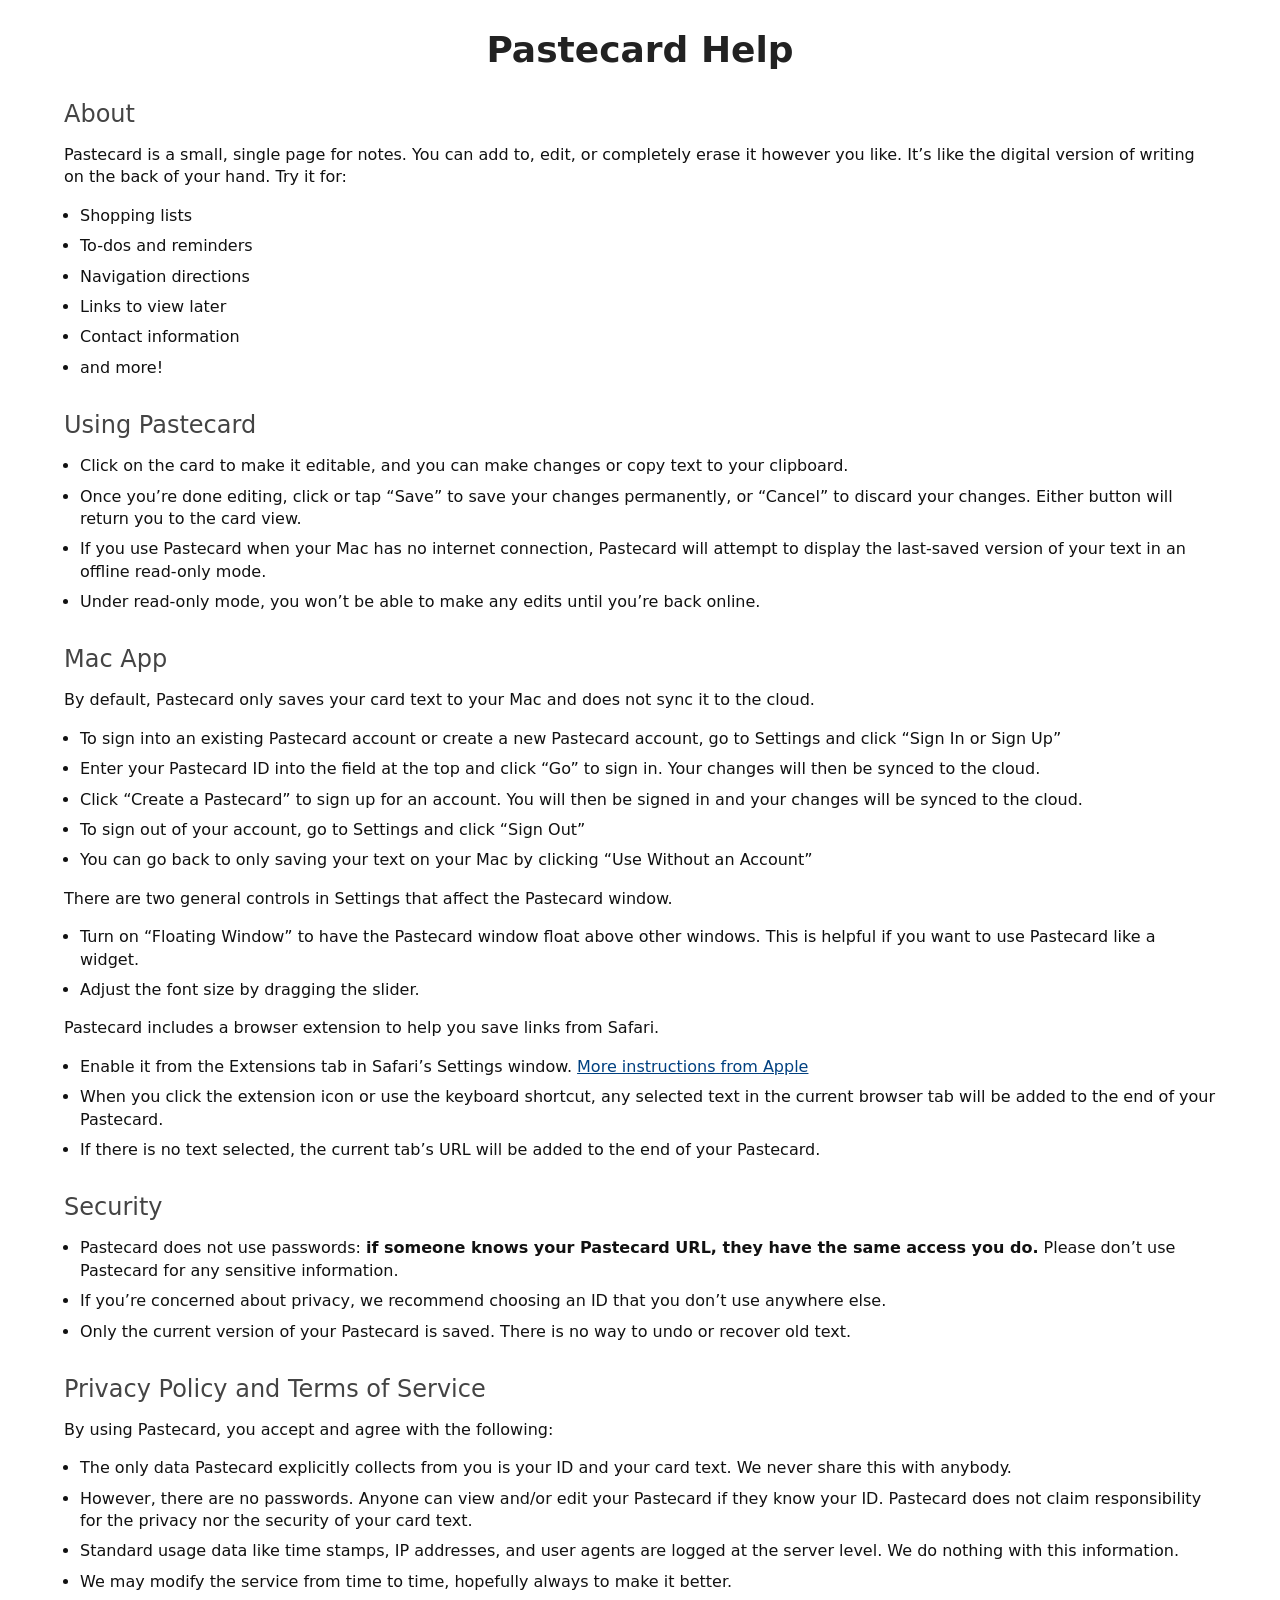
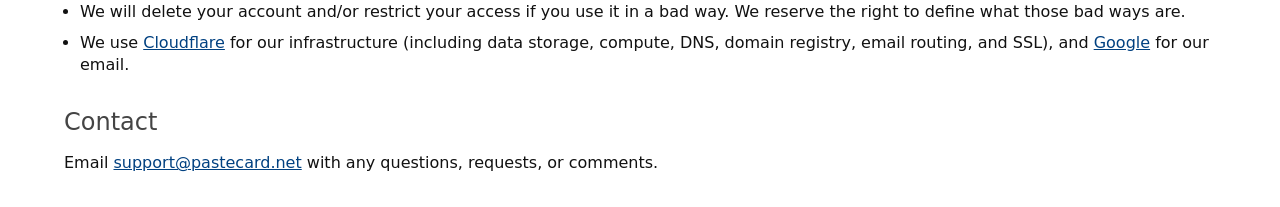
==== Mac/help.html @ 319f5a0f "final help via html" ====
<!doctype html>
<html lang="en">
<head>
	<meta charset="utf-8">
	<meta name="viewport" content="width=device-width, initial-scale=1.0">
	<meta name="theme-color" content="#004080">
	<title>Pastecard Help</title>
	<style type="text/css">
		body { font: 16px system-ui, sans-serif; background-color: #fff; color: #111; text-align: center; margin: 0; padding: 0; }
		header { margin: 2rem auto; padding: 0; }
		section { width: 90%; margin: 2rem auto; padding: 0; text-align: left; }
		h1 { color: #222; font-size: 2.25rem; font-weight: 600; line-height: 1; margin: 0 0 0.25rem 0; padding: 0; }
		h2 { color: #444; font-weight: normal; margin: 2rem 0 0 0; padding: 0; }
		p, li { line-height: 1.4; }
		ul { padding-left: 1rem; }
		ul li { margin-bottom: 0.5rem; }
		/* h2:target { margin-left: -1.5rem; padding-left: 0.5rem; border-left: 1rem solid #fc6; } */
        a, a:visited { color: #004080; }
		
		@media (prefers-color-scheme: dark) {
			body { background-color: #111; color: #eee; }
			h1 { color: #ddd; }
			h2 { color: #aaa; }
            a, a:visited { color: #008AFF; }
		}
	</style>
</head>
<body>
<header>
	<h1>Pastecard Help</h1>
</header>

<section>
	<h2>About</h2>
	<p>Pastecard is a small, single page for notes. You can add to, edit, or completely erase it however you like. It&rsquo;s like the digital version of writing on the back of your hand. Try it for:</p>
	<ul>
		<li>Shopping lists</li>
		<li>To-dos and reminders</li>
		<li>Navigation directions</li>
		<li>Links to view later</li>
		<li>Contact information</li>
		<li>and more!</li>
	</ul>

	<h2 id="basic">Using Pastecard</h2>
	<ul>
		<li>Click on the card to make it editable, and you can make changes or copy text to your clipboard.</li>
		<li>Once you&rsquo;re done editing, click or tap &ldquo;Save&rdquo; to save your changes permanently, or &ldquo;Cancel&rdquo; to discard your changes. Either button will return you to the card view.</li>
		<li>If you use Pastecard when your Mac has no internet connection, Pastecard will attempt to display the last-saved version of your text in an offline read-only mode.</li>
		<li>Under read-only mode, you won&rsquo;t be able to make any edits until you&rsquo;re back online.</li>
	</ul>

	<h2 id="app">Mac App</h2>
	<p>By default, Pastecard only saves your card text to your Mac and does not sync it to the cloud.</p>
	<ul>
	<li>To sign into an existing Pastecard account or create a new Pastecard account, go to Settings and click &ldquo;Sign In or Sign Up&rdquo;</li>
	<li>Enter your Pastecard ID into the field at the top and click &ldquo;Go&rdquo; to sign in. Your changes will then be synced to the cloud.</li>
	<li>Click &ldquo;Create a Pastecard&rdquo; to sign up for an account. You will then be signed in and your changes will be synced to the cloud.</li>
	<li>To sign out of your account, go to Settings and click &ldquo;Sign Out&rdquo;</li>
	<li>You can go back to only saving your text on your Mac by clicking &ldquo;Use Without an Account&rdquo;</li>
	</ul>
	<p>There are two general controls in Settings that affect the Pastecard window.</p>
	<ul>
	<li>Turn on &ldquo;Floating Window&rdquo; to have the Pastecard window float above other windows. This is helpful if you want to use Pastecard like a widget.</li>
	<li>Adjust the font size by dragging the slider.</li>
	</ul>
	<p>Pastecard includes a browser extension to help you save links from Safari.</p>
	<ul>
	<li>Enable it from the Extensions tab in Safari&rsquo;s Settings window. <a href="https://support.apple.com/en-us/102343">More instructions from Apple</a></li>
	<li>When you click the extension icon or use the keyboard shortcut, any selected text in the current browser tab will be added to the end of your Pastecard.</li>
	<li>If there is no text selected, the current tab&rsquo;s URL will be added to the end of your Pastecard.</li>
	</ul>

	<h2>Security</h2>
	<ul>
		<li>Pastecard does not use passwords: <strong>if someone knows your Pastecard URL, they have the same access you do.</strong> Please don&rsquo;t use Pastecard for any sensitive information.</li>
		<li>If you&rsquo;re concerned about privacy, we recommend choosing an ID that you don&rsquo;t use anywhere else.</li>
		<li>Only the current version of your Pastecard is saved. There is no way to undo or recover old text.</li>
	</ul>

	<h2 id="tos">Privacy Policy and Terms of Service</h2>
	<p>By using Pastecard, you accept and agree with the following:</p>
	<ul>
		<li>The only data Pastecard explicitly collects from you is your ID and your card text. We never share this with anybody.</li>
		<li>However, there are no passwords. Anyone can view and/or edit your Pastecard if they know your ID. Pastecard does not claim responsibility for the privacy nor the security of your card text.</li>
		<li>Standard usage data like time stamps, IP addresses, and user agents are logged at the server level. We do nothing with this information.</li>
		<li>We may modify the service from time to time, hopefully always to make it better.</li>
		<li>We will delete your account and/or restrict your access if you use it in a bad way. We reserve the right to define what those bad ways are.</li>
		<li>We use <a href="https://www.cloudflare.com/privacypolicy/">Cloudflare</a> for our infrastructure (including data storage, compute, DNS, domain registry, email routing, and SSL), and <a href="https://www.google.com/intl/en/policies/">Google</a> for our email.</li>
	</ul>

	<h2>Contact</h2>
	<p>Email <a href="mailto:support@pastecard.net">support@pastecard.net</a> with any questions, requests, or comments.</p>

</section>
</body>
</html>
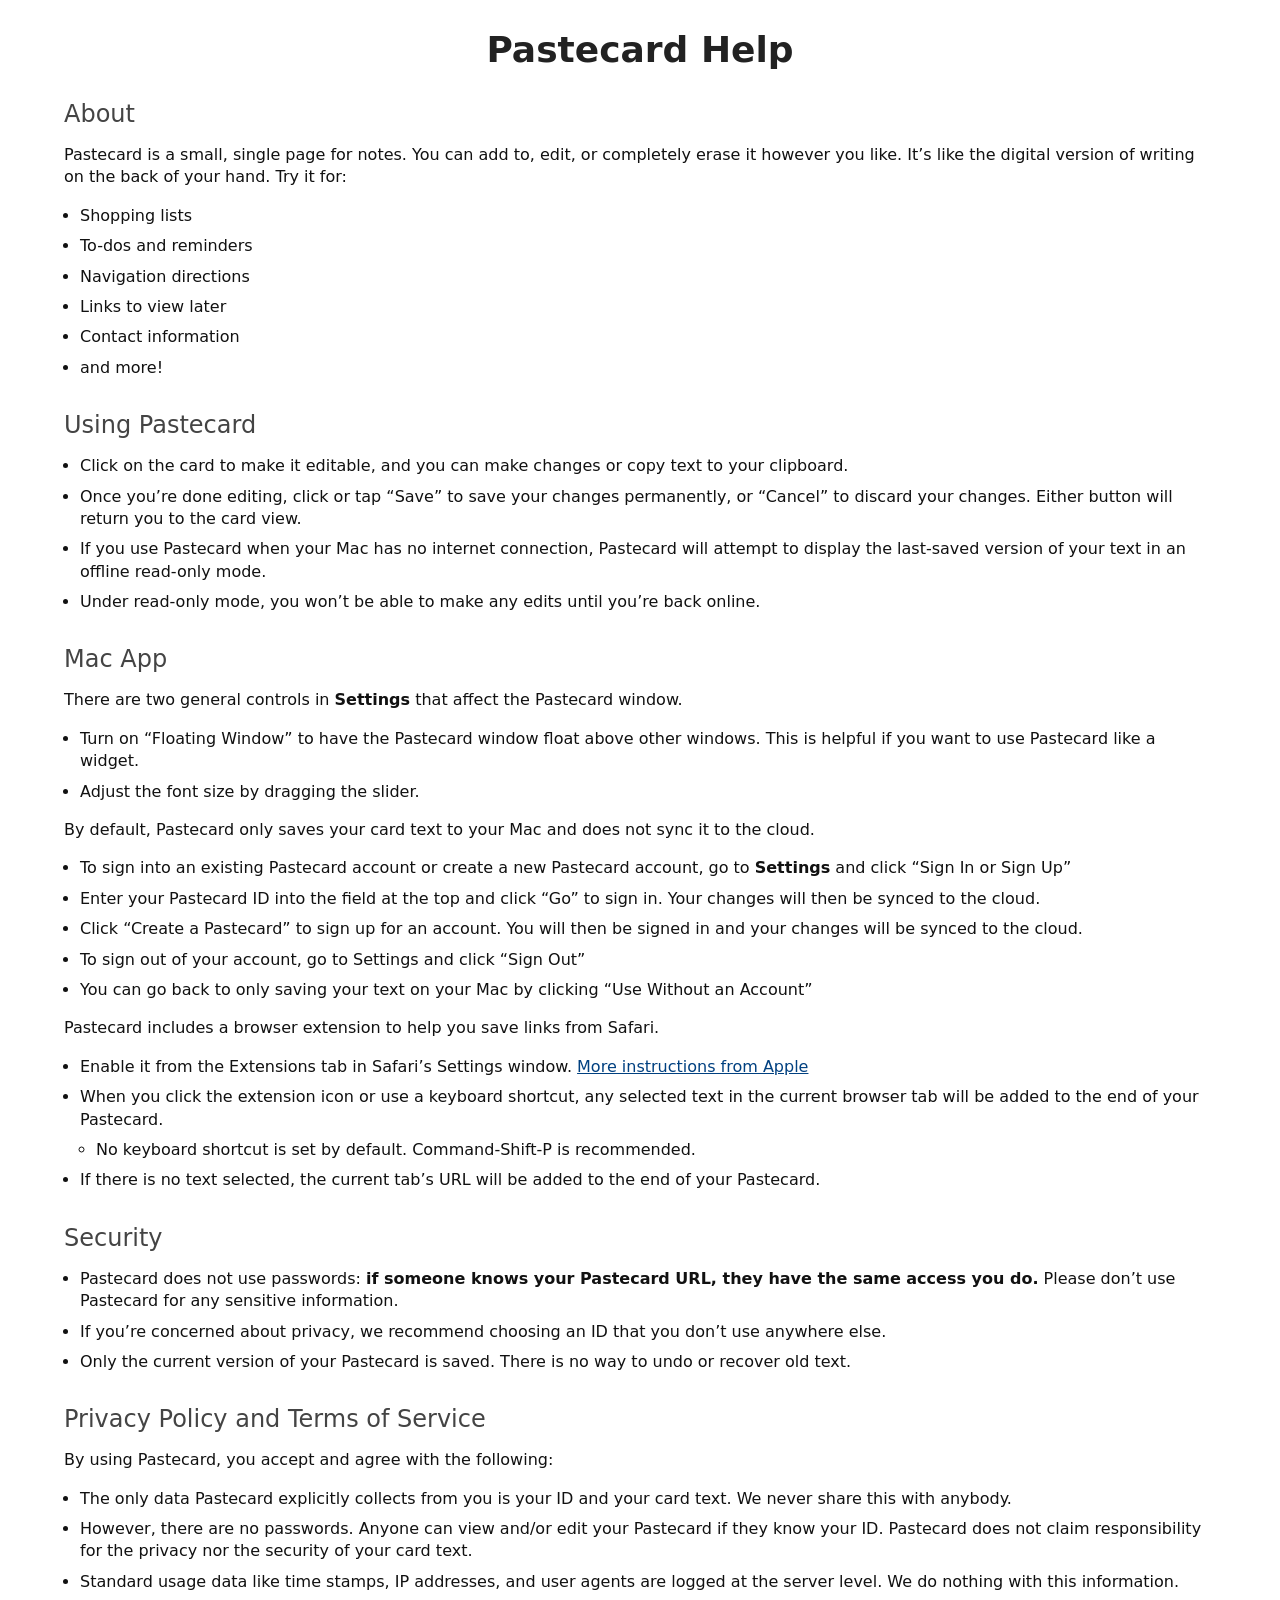
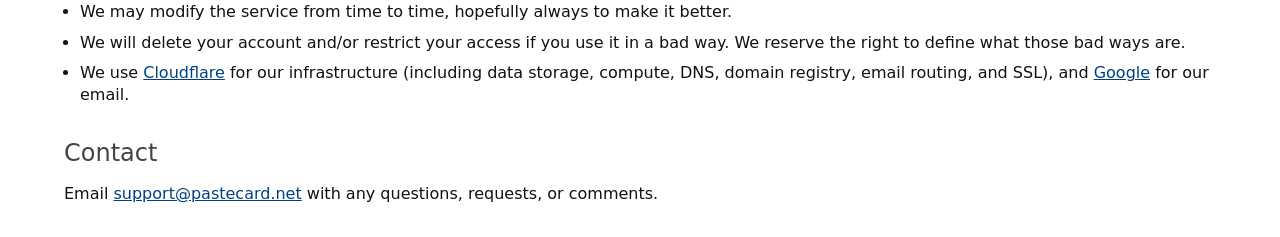
==== commit e6132d78: "refine settings and help" ====
--- a/Mac/help.html
+++ b/Mac/help.html
@@ -14,6 +14,7 @@
 		p, li { line-height: 1.4; }
 		ul { padding-left: 1rem; }
 		ul li { margin-bottom: 0.5rem; }
+        li.indent { margin-left: 1rem; list-style-type: circle; }
 		/* h2:target { margin-left: -1.5rem; padding-left: 0.5rem; border-left: 1rem solid #fc6; } */
         a, a:visited { color: #004080; }
 		
@@ -51,23 +52,24 @@
 	</ul>
 
 	<h2 id="app">Mac App</h2>
+    <p>There are two general controls in <strong>Settings</strong> that affect the Pastecard window.</p>
+    <ul>
+    <li>Turn on &ldquo;Floating Window&rdquo; to have the Pastecard window float above other windows. This is helpful if you want to use Pastecard like a widget.</li>
+    <li>Adjust the font size by dragging the slider.</li>
+    </ul>
 	<p>By default, Pastecard only saves your card text to your Mac and does not sync it to the cloud.</p>
 	<ul>
-	<li>To sign into an existing Pastecard account or create a new Pastecard account, go to Settings and click &ldquo;Sign In or Sign Up&rdquo;</li>
+	<li>To sign into an existing Pastecard account or create a new Pastecard account, go to <strong>Settings</strong> and click &ldquo;Sign In or Sign Up&rdquo;</li>
 	<li>Enter your Pastecard ID into the field at the top and click &ldquo;Go&rdquo; to sign in. Your changes will then be synced to the cloud.</li>
 	<li>Click &ldquo;Create a Pastecard&rdquo; to sign up for an account. You will then be signed in and your changes will be synced to the cloud.</li>
 	<li>To sign out of your account, go to Settings and click &ldquo;Sign Out&rdquo;</li>
 	<li>You can go back to only saving your text on your Mac by clicking &ldquo;Use Without an Account&rdquo;</li>
 	</ul>
-	<p>There are two general controls in Settings that affect the Pastecard window.</p>
-	<ul>
-	<li>Turn on &ldquo;Floating Window&rdquo; to have the Pastecard window float above other windows. This is helpful if you want to use Pastecard like a widget.</li>
-	<li>Adjust the font size by dragging the slider.</li>
-	</ul>
 	<p>Pastecard includes a browser extension to help you save links from Safari.</p>
 	<ul>
 	<li>Enable it from the Extensions tab in Safari&rsquo;s Settings window. <a href="https://support.apple.com/en-us/102343">More instructions from Apple</a></li>
-	<li>When you click the extension icon or use the keyboard shortcut, any selected text in the current browser tab will be added to the end of your Pastecard.</li>
+	<li>When you click the extension icon or use a keyboard shortcut, any selected text in the current browser tab will be added to the end of your Pastecard.</li>
+    <li class="indent">No keyboard shortcut is set by default. Command-Shift-P is recommended.</li>
 	<li>If there is no text selected, the current tab&rsquo;s URL will be added to the end of your Pastecard.</li>
 	</ul>
 
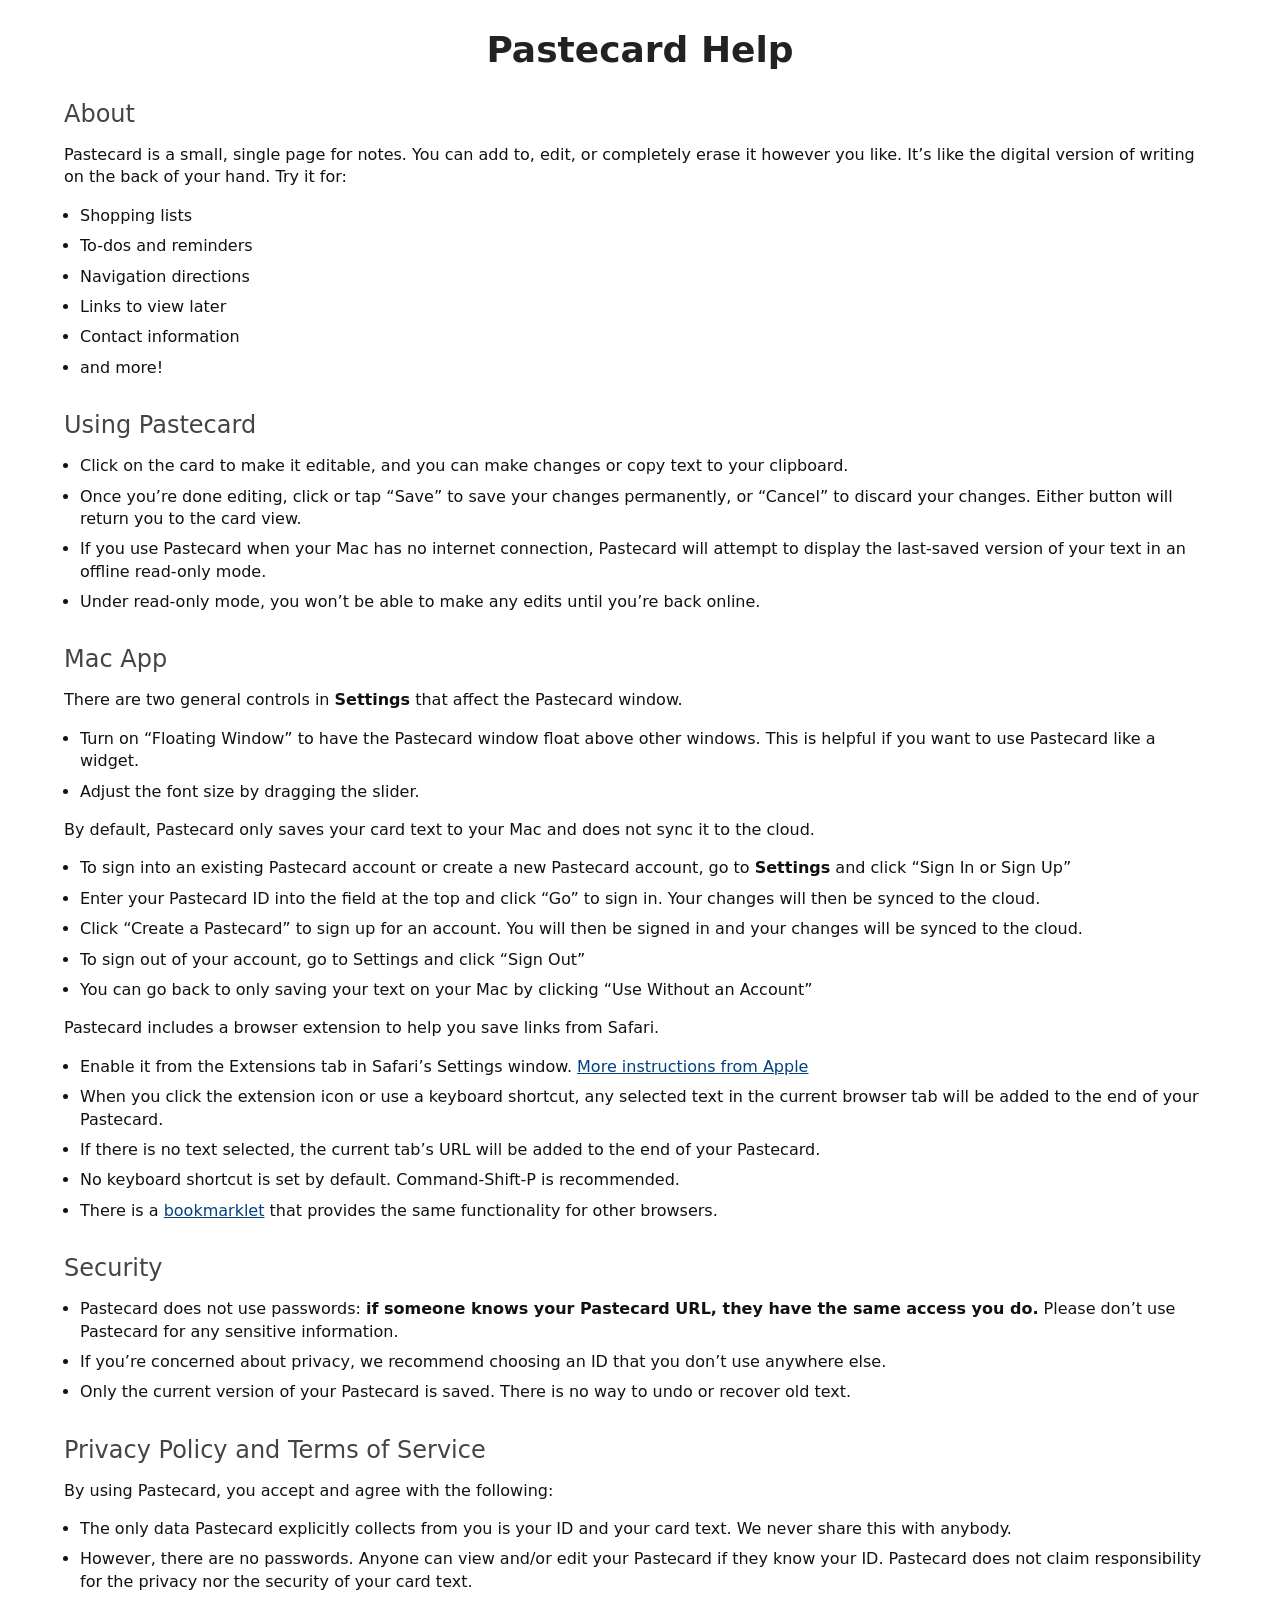
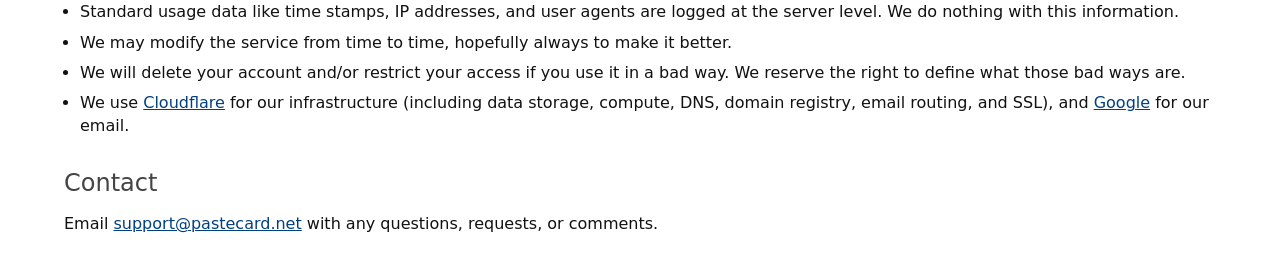
==== commit cdd4bb70: "submit to app store" ====
--- a/Mac/help.html
+++ b/Mac/help.html
@@ -69,8 +69,9 @@
 	<ul>
 	<li>Enable it from the Extensions tab in Safari&rsquo;s Settings window. <a href="https://support.apple.com/en-us/102343">More instructions from Apple</a></li>
 	<li>When you click the extension icon or use a keyboard shortcut, any selected text in the current browser tab will be added to the end of your Pastecard.</li>
-    <li class="indent">No keyboard shortcut is set by default. Command-Shift-P is recommended.</li>
 	<li>If there is no text selected, the current tab&rsquo;s URL will be added to the end of your Pastecard.</li>
+    <li>No keyboard shortcut is set by default. Command-Shift-P is recommended.</li>
+	<li>There is a <a href="https://pastecard.net/lab/#bookmarklet">bookmarklet</a> that provides the same functionality for other browsers.</li>
 	</ul>
 
 	<h2>Security</h2>
